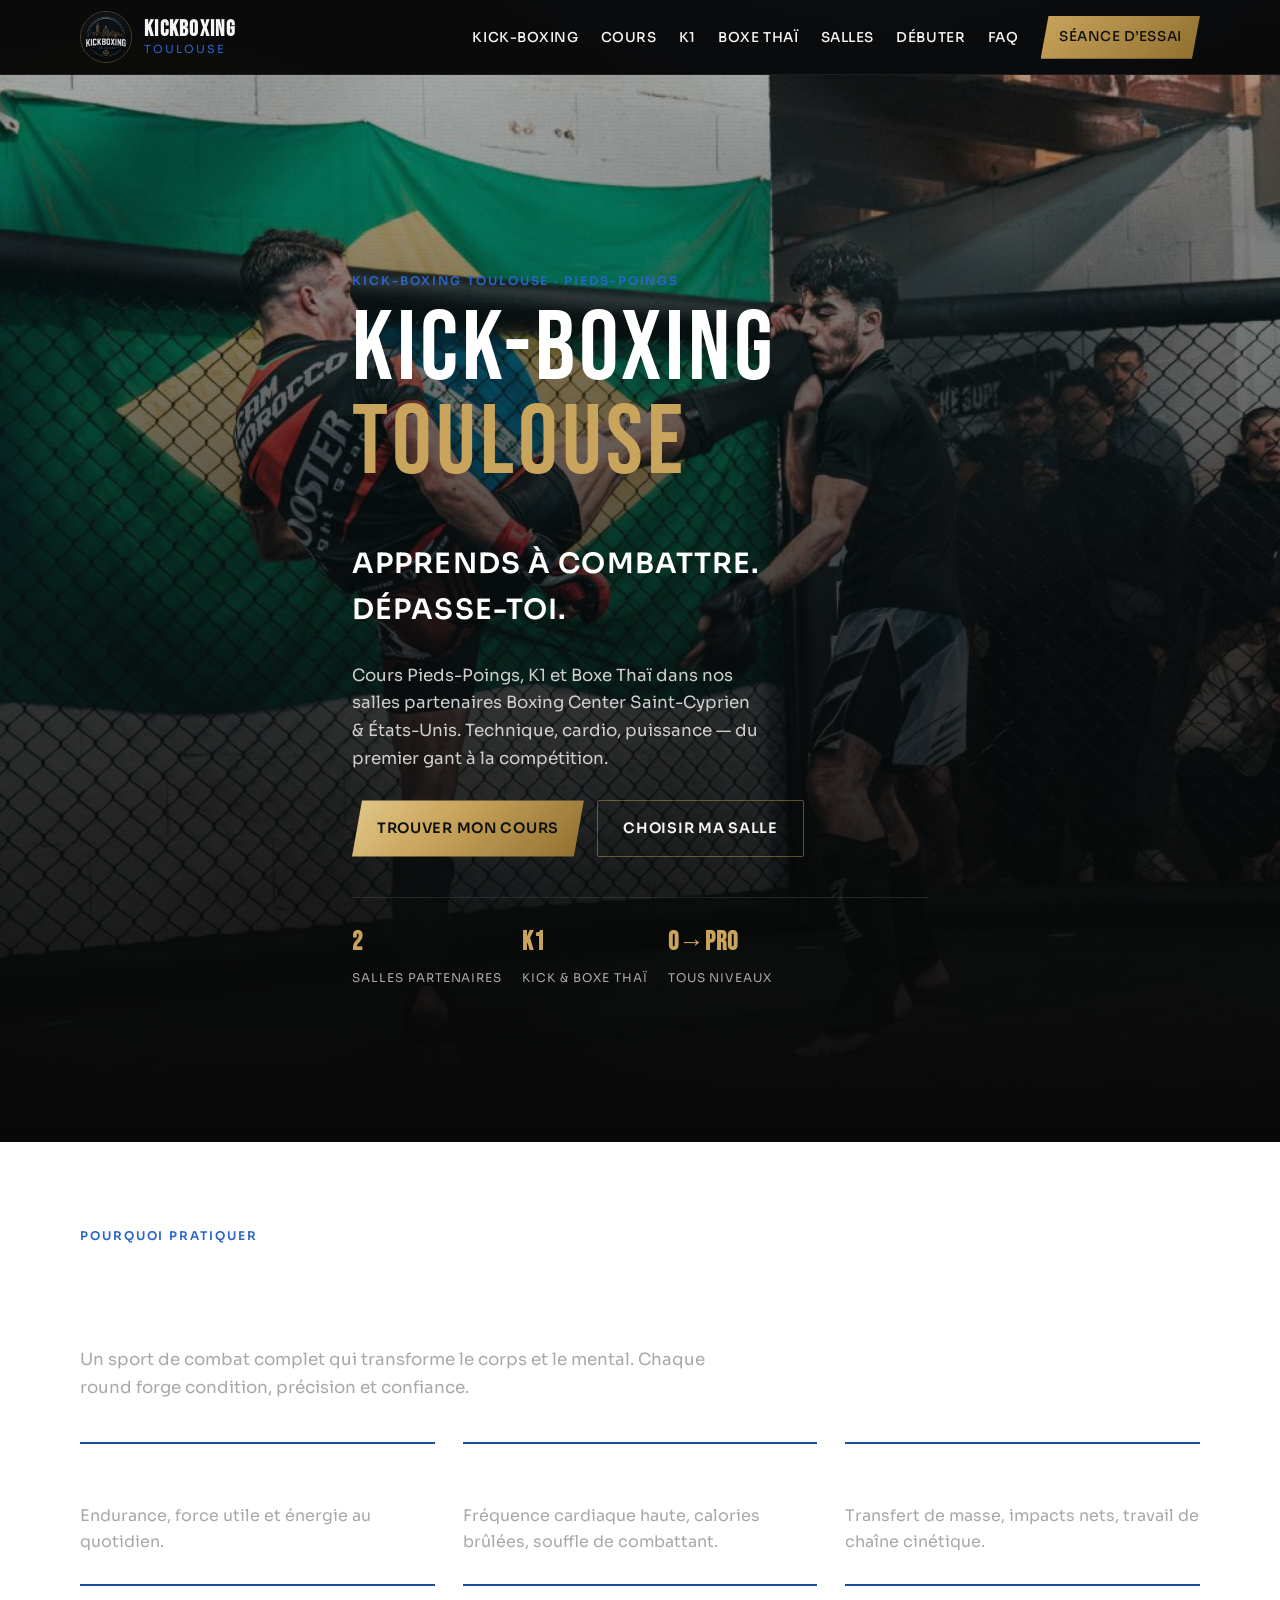
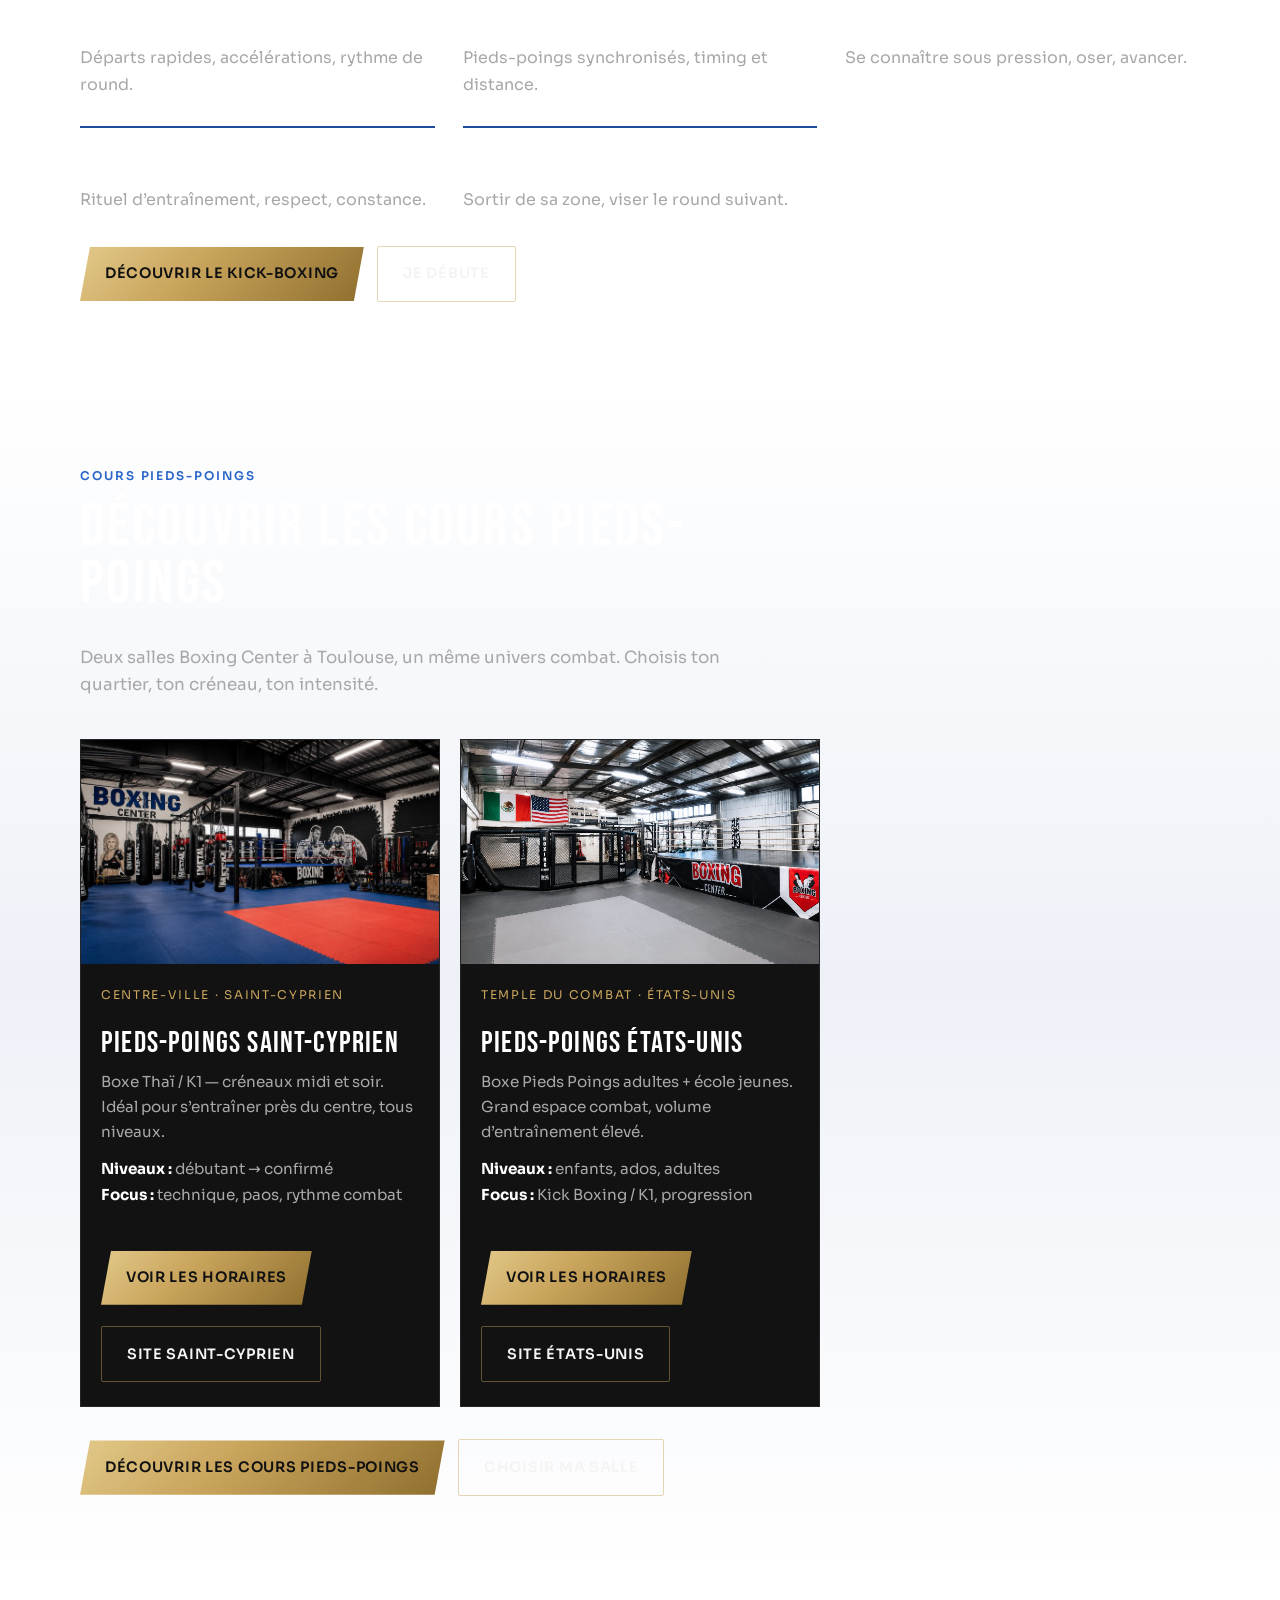
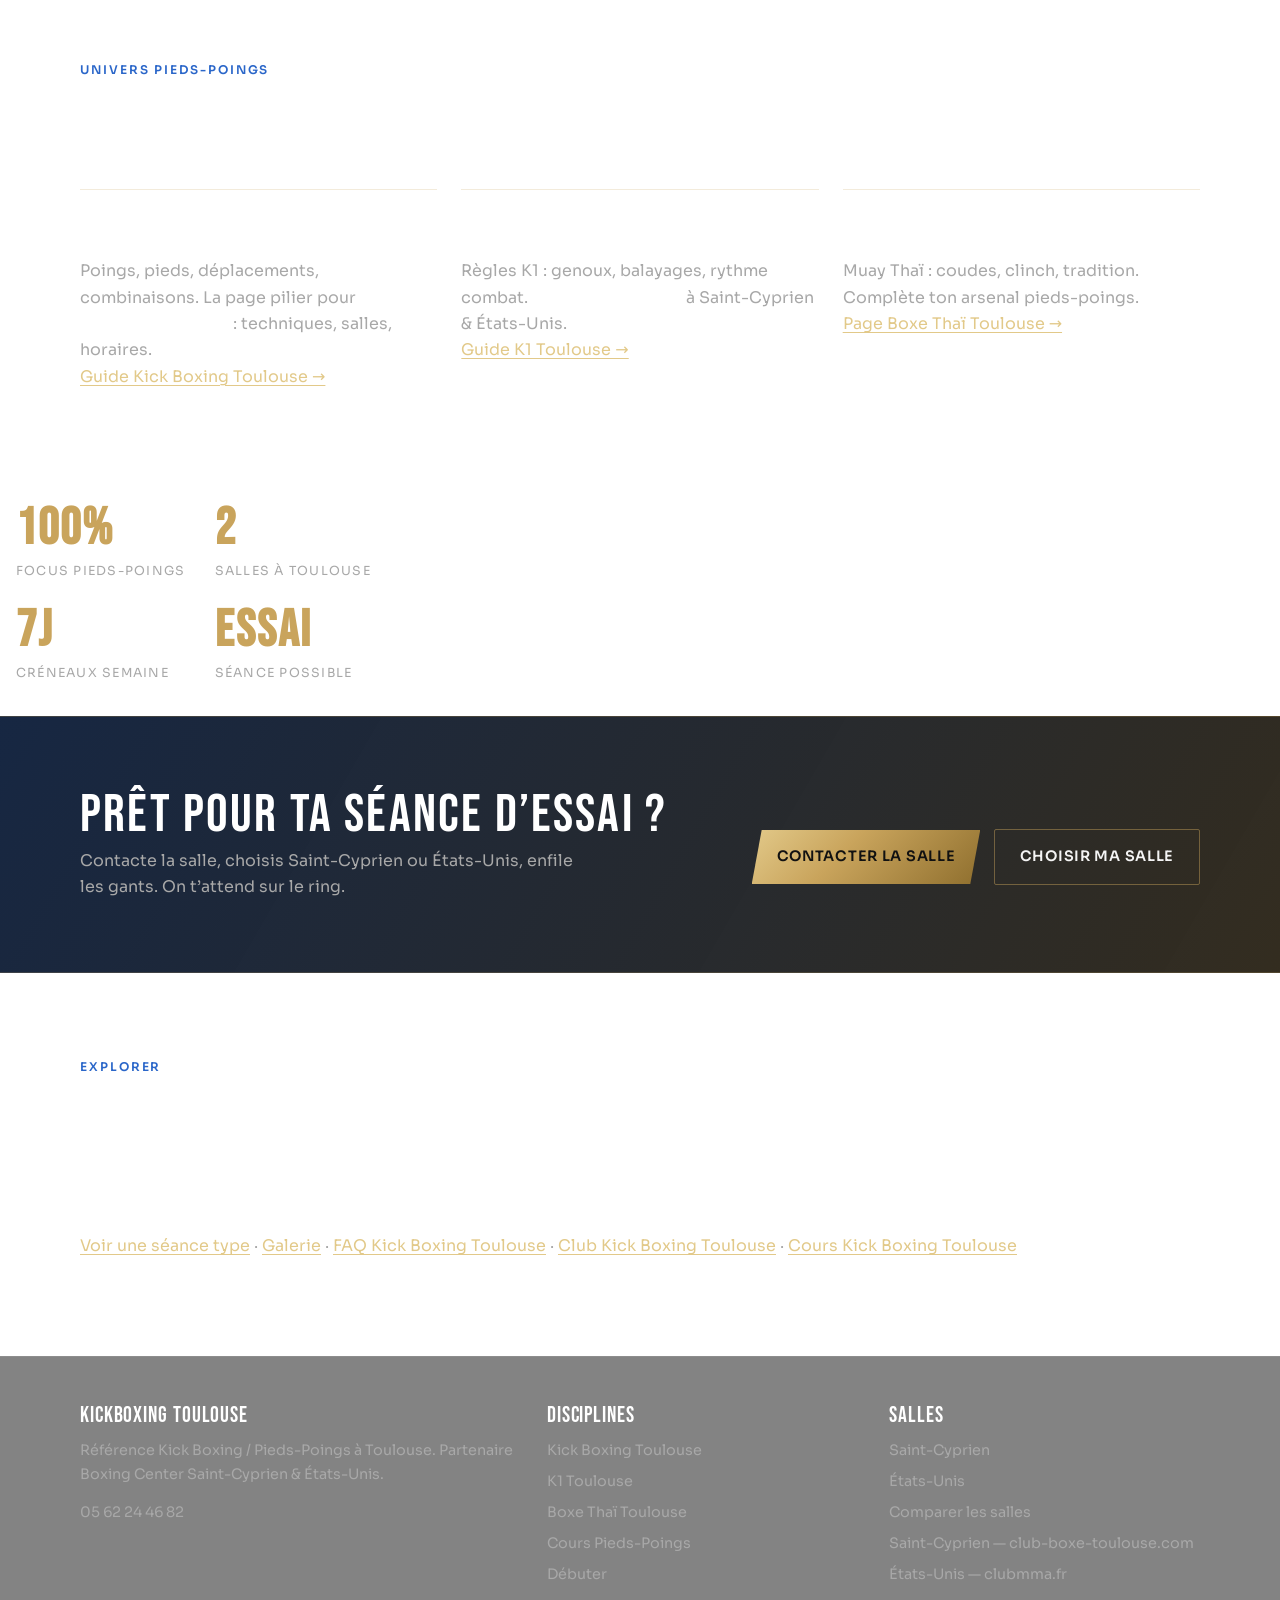
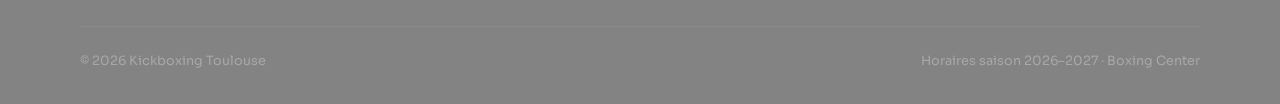
==== index.html @ 9fe64d54 "first commit Co-authored-by: Cursor <cursoragent@cursor.com>" ====
<!DOCTYPE html>
<html lang="fr">
<head>
  <meta charset="UTF-8">
  <meta name="viewport" content="width=device-width, initial-scale=1">
  <title>Kick Boxing Toulouse &amp; K1 Toulouse | Club Pieds-Poings</title>
  <meta name="description" content="Kick Boxing Toulouse et K1 Toulouse : cours pieds-poings chez Boxing Center Saint-Cyprien &amp; États-Unis. Horaires 2026–2027, séance d’essai, débutants bienvenus.">
  <meta name="robots" content="index, follow, max-image-preview:large">
  <link rel="canonical" href="https://kickboxing-toulouse.fr/">
  <meta property="og:locale" content="fr_FR">
  <meta property="og:type" content="website">
  <meta property="og:site_name" content="Kickboxing Toulouse">
  <meta property="og:title" content="Kick Boxing Toulouse | Club &amp; Cours Pieds-Poings">
  <meta property="og:description" content="Apprends à combattre. Dépasse-toi. Cours Kick Boxing, K1 et Boxe Thaï à Toulouse — Saint-Cyprien &amp; États-Unis.">
  <meta property="og:url" content="https://kickboxing-toulouse.fr/">
  <meta property="og:image" content="https://kickboxing-toulouse.fr/assets/photos/entrainement/combat.webp">
  <meta name="twitter:card" content="summary_large_image">
  <meta name="geo.region" content="FR-31">
  <meta name="geo.placename" content="Toulouse">
  <link rel="icon" href="assets/logo.jpeg" type="image/jpeg">
  <link rel="preconnect" href="https://fonts.googleapis.com">
  <link rel="preconnect" href="https://fonts.gstatic.com" crossorigin>
  <link href="https://fonts.googleapis.com/css2?family=Bebas+Neue&family=Sora:wght@400;500;600;700&display=swap" rel="stylesheet">
  <link rel="stylesheet" href="css/styles.css">
  <script type="application/ld+json">
  {
    "@context": "https://schema.org",
    "@graph": [
      {
        "@type": "SportsActivityLocation",
        "@id": "https://kickboxing-toulouse.fr/#club",
        "name": "Kickboxing Toulouse",
        "alternateName": ["Club Kick Boxing Toulouse", "Kick Boxing Toulouse", "Cours Kick Boxing Toulouse", "K1 Toulouse"],
        "url": "https://kickboxing-toulouse.fr/",
        "logo": "https://kickboxing-toulouse.fr/assets/logo.jpeg",
        "image": "https://kickboxing-toulouse.fr/assets/photos/entrainement/combat.webp",
        "description": "Référence Kick Boxing Toulouse et K1 Toulouse. Cours pieds-poings chez Boxing Center Saint-Cyprien et États-Unis.",
        "telephone": "+33562244682",
        "sport": ["Kickboxing", "K1", "Muay Thai"],
        "knowsAbout": ["Kick Boxing Toulouse", "K1 Toulouse", "Boxe Pieds Poings Toulouse", "Boxe Thaï Toulouse"],
        "areaServed": { "@type": "City", "name": "Toulouse" },
        "address": {
          "@type": "PostalAddress",
          "addressLocality": "Toulouse",
          "addressRegion": "Occitanie",
          "addressCountry": "FR"
        }
      },
      {
        "@type": "WebSite",
        "@id": "https://kickboxing-toulouse.fr/#website",
        "url": "https://kickboxing-toulouse.fr/",
        "name": "Kickboxing Toulouse",
        "inLanguage": "fr-FR",
        "publisher": { "@id": "https://kickboxing-toulouse.fr/#club" }
      }
    ]
  }
  </script>
</head>
<body>
  <a class="skip-link" href="#contenu">Aller au contenu</a>
  <header class="site-header">
    <div class="container nav">
      <a class="brand" href="index.html">
        <img src="assets/logo.jpeg" width="52" height="52" alt="Logo Kickboxing Toulouse">
        <span class="brand-text"><strong>KICKBOXING</strong><span>Toulouse</span></span>
      </a>
      <button class="nav-toggle" type="button" aria-label="Ouvrir le menu" aria-expanded="false" aria-controls="menu">
        <span></span><span></span><span></span>
      </button>
      <ul class="nav-links" id="menu">
        <li><a href="kick-boxing-toulouse.html">Kick-Boxing</a></li>
        <li><a href="cours-pieds-poings.html">Cours</a></li>
        <li><a href="k1-toulouse.html">K1</a></li>
        <li><a href="boxe-thai-toulouse.html">Boxe Thaï</a></li>
        <li><a href="nos-salles.html">Salles</a></li>
        <li><a href="debuter-kick-boxing.html">Débuter</a></li>
        <li><a href="faq.html">FAQ</a></li>
        <li><a href="#trouver-cours" class="nav-cta">Séance d’essai</a></li>
      </ul>
    </div>
  </header>

  <main id="contenu">
    <section class="hero" aria-label="Kick-Boxing Toulouse">
      <div class="hero-media hero-media--photo" style="background-image:linear-gradient(180deg,rgba(8,8,8,.3) 0%,rgba(8,8,8,.78) 55%,#080808 100%),url('assets/photos/hero/hero-boxe.jpg');" role="img" aria-label="Kick Boxing Toulouse — entraînement pieds-poings"></div>
      <div class="container hero-content">
        <p class="hero-kicker eyebrow">Kick-Boxing Toulouse · Pieds-Poings</p>
        <h1>KICK-BOXING<br><em>TOULOUSE</em></h1>
        <p class="hero-lead" style="font-size:clamp(1.2rem,3vw,1.75rem);color:#fff;font-weight:600;letter-spacing:.04em;text-transform:uppercase;">Apprends à combattre.<br>Dépasse-toi.</p>
        <p class="hero-lead">Cours Pieds-Poings, K1 et Boxe Thaï dans nos salles partenaires Boxing Center Saint-Cyprien &amp; États-Unis. Technique, cardio, puissance — du premier gant à la compétition.</p>
        <div class="hero-actions">
          <a class="btn btn-primary" href="#trouver-cours">Trouver mon cours</a>
          <a class="btn btn-ghost" href="nos-salles.html">Choisir ma salle</a>
        </div>
        <div class="hero-meta">
          <div><strong>2</strong><span>Salles partenaires</span></div>
          <div><strong>K1</strong><span>Kick &amp; Boxe Thaï</span></div>
          <div><strong>0→Pro</strong><span>Tous niveaux</span></div>
        </div>
      </div>
    </section>

    <section id="pourquoi">
      <div class="container">
        <div class="section-head reveal">
          <span class="eyebrow">Pourquoi pratiquer</span>
          <h2>Pourquoi le Kick-Boxing&nbsp;?</h2>
          <p>Un sport de combat complet qui transforme le corps et le mental. Chaque round forge condition, précision et confiance.</p>
        </div>
        <div class="benefit-grid">
          <article class="benefit-item reveal"><h3>Condition physique</h3><p>Endurance, force utile et énergie au quotidien.</p></article>
          <article class="benefit-item reveal"><h3>Cardio</h3><p>Fréquence cardiaque haute, calories brûlées, souffle de combattant.</p></article>
          <article class="benefit-item reveal"><h3>Puissance</h3><p>Transfert de masse, impacts nets, travail de chaîne cinétique.</p></article>
          <article class="benefit-item reveal"><h3>Explosivité</h3><p>Départs rapides, accélérations, rythme de round.</p></article>
          <article class="benefit-item reveal"><h3>Coordination</h3><p>Pieds-poings synchronisés, timing et distance.</p></article>
          <article class="benefit-item reveal"><h3>Confiance</h3><p>Se connaître sous pression, oser, avancer.</p></article>
          <article class="benefit-item reveal"><h3>Discipline</h3><p>Rituel d’entraînement, respect, constance.</p></article>
          <article class="benefit-item reveal"><h3>Dépassement</h3><p>Sortir de sa zone, viser le round suivant.</p></article>
        </div>
        <div class="cta-row reveal" style="margin-top:2rem;">
          <a class="btn btn-primary" href="kick-boxing-toulouse.html">Découvrir le Kick-Boxing</a>
          <a class="btn btn-ghost" href="debuter-kick-boxing.html">Je débute</a>
        </div>
      </div>
    </section>

    <section id="trouver-cours" class="disciplines">
      <div class="container">
        <div class="section-head reveal">
          <span class="eyebrow">Cours Pieds-Poings</span>
          <h2>Découvrir les cours Pieds-Poings</h2>
          <p>Deux salles Boxing Center à Toulouse, un même univers combat. Choisis ton quartier, ton créneau, ton intensité.</p>
        </div>
        <div class="course-cards">
          <article class="course-card reveal">
            <img src="assets/photos/salles/saint-cyprien-hero.webp" width="800" height="500" loading="lazy" alt="Cours Kick Boxing et Boxe Thaï K1 Boxing Center Saint-Cyprien Toulouse">
            <div class="course-card-body">
              <span class="salle-tag">Centre-ville · Saint-Cyprien</span>
              <h3>Pieds-Poings Saint-Cyprien</h3>
              <p>Boxe Thaï / K1 — créneaux midi et soir. Idéal pour s’entraîner près du centre, tous niveaux.</p>
              <p><strong style="color:#fff">Niveaux&nbsp;:</strong> débutant → confirmé<br>
              <strong style="color:#fff">Focus&nbsp;:</strong> technique, paos, rythme combat</p>
              <div class="cta-row">
                <a class="btn btn-primary" href="salles/saint-cyprien.html">Voir les horaires</a>
                <a class="btn btn-ghost" href="https://club-boxe-toulouse.com/" rel="noopener" target="_blank">Site Saint-Cyprien</a>
              </div>
            </div>
          </article>
          <article class="course-card reveal">
            <img src="assets/photos/salles/etats-unis-hero.jpg" width="800" height="500" loading="lazy" alt="Cours Boxe Pieds Poings Kick Boxing Boxing Center États-Unis Toulouse">
            <div class="course-card-body">
              <span class="salle-tag">Temple du combat · États-Unis</span>
              <h3>Pieds-Poings États-Unis</h3>
              <p>Boxe Pieds Poings adultes + école jeunes. Grand espace combat, volume d’entraînement élevé.</p>
              <p><strong style="color:#fff">Niveaux&nbsp;:</strong> enfants, ados, adultes<br>
              <strong style="color:#fff">Focus&nbsp;:</strong> Kick Boxing / K1, progression</p>
              <div class="cta-row">
                <a class="btn btn-primary" href="salles/etats-unis.html">Voir les horaires</a>
                <a class="btn btn-ghost" href="https://clubmma.fr/" rel="noopener" target="_blank">Site États-Unis</a>
              </div>
            </div>
          </article>
        </div>
        <div class="cta-row reveal" style="margin-top:2rem;">
          <a class="btn btn-primary" href="cours-pieds-poings.html">Découvrir les cours Pieds-Poings</a>
          <a class="btn btn-ghost" href="nos-salles.html">Choisir ma salle</a>
        </div>
      </div>
    </section>

    <section>
      <div class="container">
        <div class="section-head reveal">
          <span class="eyebrow">Univers pieds-poings</span>
          <h2>Kick-Boxing · K1 · Boxe Thaï</h2>
        </div>
        <div class="discipline-grid">
          <article class="discipline reveal">
            <h3>Kick Boxing Toulouse</h3>
            <p>Poings, pieds, déplacements, combinaisons. La page pilier pour <strong style="color:#fff">Kick Boxing à Toulouse</strong>&nbsp;: techniques, salles, horaires.</p>
            <p><a href="kick-boxing-toulouse.html">Guide Kick Boxing Toulouse →</a></p>
          </article>
          <article class="discipline reveal">
            <h3>K1 Toulouse</h3>
            <p>Règles K1&nbsp;: genoux, balayages, rythme combat. <strong style="color:#fff">Cours K1 Toulouse</strong> à Saint-Cyprien &amp; États-Unis.</p>
            <p><a href="k1-toulouse.html">Guide K1 Toulouse →</a></p>
          </article>
          <article class="discipline reveal">
            <h3>Boxe Thaï</h3>
            <p>Muay Thaï&nbsp;: coudes, clinch, tradition. Complète ton arsenal pieds-poings.</p>
            <p><a href="boxe-thai-toulouse.html">Page Boxe Thaï Toulouse →</a></p>
          </article>
        </div>
      </div>
    </section>

    <div class="stat-strip">
      <div class="container" style="display:grid;grid-template-columns:repeat(auto-fit,minmax(140px,1fr));gap:1.5rem;text-align:center;">
        <div class="stat reveal"><strong>100%</strong><span>Focus pieds-poings</span></div>
        <div class="stat reveal"><strong>2</strong><span>Salles à Toulouse</span></div>
        <div class="stat reveal"><strong>7j</strong><span>Créneaux semaine</span></div>
        <div class="stat reveal"><strong>Essai</strong><span>Séance possible</span></div>
      </div>
    </div>

    <section class="cta-band" id="essai">
      <div class="container reveal">
        <div>
          <h2>Prêt pour ta séance d’essai&nbsp;?</h2>
          <p>Contacte la salle, choisis Saint-Cyprien ou États-Unis, enfile les gants. On t’attend sur le ring.</p>
        </div>
        <div class="cta-row">
          <a class="btn btn-primary" href="tel:+33562244682">Contacter la salle</a>
          <a class="btn btn-ghost" href="nos-salles.html">Choisir ma salle</a>
        </div>
      </div>
    </section>

    <section>
      <div class="container" style="display:grid;gap:1rem;">
        <div class="section-head reveal">
          <span class="eyebrow">Explorer</span>
          <h2>Continuer ton parcours</h2>
        </div>
        <p class="reveal"><a href="entrainement.html">Voir une séance type</a> · <a href="galerie.html">Galerie</a> · <a href="faq.html">FAQ Kick Boxing Toulouse</a> · <a href="club-kick-boxing-toulouse.html">Club Kick Boxing Toulouse</a> · <a href="cours-kick-boxing-toulouse.html">Cours Kick Boxing Toulouse</a></p>
      </div>
    </section>
  </main>

  <footer class="site-footer">
    <div class="container">
      <div class="footer-grid">
        <div>
          <h3>Kickboxing Toulouse</h3>
          <p>Référence Kick Boxing / Pieds-Poings à Toulouse. Partenaire Boxing Center Saint-Cyprien &amp; États-Unis.</p>
          <p><a href="tel:+33562244682">05 62 24 46 82</a></p>
        </div>
        <div>
          <h3>Disciplines</h3>
          <ul>
            <li><a href="kick-boxing-toulouse.html">Kick Boxing Toulouse</a></li>
            <li><a href="k1-toulouse.html">K1 Toulouse</a></li>
            <li><a href="boxe-thai-toulouse.html">Boxe Thaï Toulouse</a></li>
            <li><a href="cours-pieds-poings.html">Cours Pieds-Poings</a></li>
            <li><a href="debuter-kick-boxing.html">Débuter</a></li>
          </ul>
        </div>
        <div>
          <h3>Salles</h3>
          <ul>
            <li><a href="salles/saint-cyprien.html">Saint-Cyprien</a></li>
            <li><a href="salles/etats-unis.html">États-Unis</a></li>
            <li><a href="nos-salles.html">Comparer les salles</a></li>
            <li><a href="https://club-boxe-toulouse.com/" rel="noopener" target="_blank">Saint-Cyprien — club-boxe-toulouse.com</a></li>
            <li><a href="https://clubmma.fr/" rel="noopener" target="_blank">États-Unis — clubmma.fr</a></li>
          </ul>
        </div>
      </div>
      <div class="footer-bottom">
        <span>© <span data-year>2026</span> Kickboxing Toulouse</span>
        <span>Horaires saison 2026–2027 · Boxing Center</span>
      </div>
    </div>
  </footer>
  <script src="js/main.js"></script>
</body>
</html>
---- css/styles.css ----
/* ==========================================================================
   Kick Boxing Toulouse — Premium sports design system
   Brand: noir · or · bleu Toulouse | Fonts: Bebas Neue + Sora
   ========================================================================== */

:root {
  --bg: #0a0a0a;
  --bg-mid: #0d0d0d;
  --bg-elevated: #121212;
  --bg-soft: #161616;
  --ink: #f4f4f4;
  --muted: #a8a8a8;
  --gold: #c9a45c;
  --gold-soft: #e2c989;
  --gold-deep: #8f6f2e;
  --blue: #1e4d9c;
  --blue-bright: #2a66c9;
  --blue-deep: #132f63;
  --line: rgba(201, 164, 92, 0.22);
  --line-soft: rgba(255, 255, 255, 0.08);
  --radius: 2px;
  --max: 1120px;
  --header-h: 72px;
  --font-display: "Bebas Neue", "Impact", sans-serif;
  --font-body: "Sora", system-ui, sans-serif;
  --ease: cubic-bezier(0.22, 1, 0.36, 1);
  --shadow-cta: 0 12px 32px rgba(143, 111, 46, 0.35);
}

*,
*::before,
*::after {
  box-sizing: border-box;
}

html {
  scroll-behavior: smooth;
}

body {
  margin: 0;
  font-family: var(--font-body);
  font-size: 1rem;
  line-height: 1.65;
  color: var(--ink);
  background:
    radial-gradient(ellipse 80% 50% at 70% -10%, rgba(30, 77, 156, 0.28), transparent 55%),
    radial-gradient(ellipse 60% 40% at 10% 20%, rgba(201, 164, 92, 0.12), transparent 50%),
    linear-gradient(180deg, var(--bg-mid) 0%, var(--bg) 40%, #080808 100%);
  background-attachment: fixed;
  min-height: 100vh;
  -webkit-font-smoothing: antialiased;
}

img {
  max-width: 100%;
  height: auto;
  display: block;
}

a {
  color: var(--gold-soft);
  text-decoration-thickness: 1px;
  text-underline-offset: 0.2em;
}

a:hover {
  color: #fff;
}

h1,
h2,
h3,
.display {
  font-family: var(--font-display);
  font-weight: 400;
  letter-spacing: 0.04em;
  line-height: 0.95;
  margin: 0 0 0.5em;
}

p {
  margin: 0 0 1em;
  color: var(--muted);
}

ul,
ol {
  color: var(--muted);
}

/* --------------------------------------------------------------------------
   Utilities
   -------------------------------------------------------------------------- */

.container {
  width: min(100% - 2rem, var(--max));
  margin-inline: auto;
}

.text-gold {
  color: var(--gold) !important;
}

.text-blue {
  color: var(--blue-bright) !important;
}

.sr-only {
  position: absolute;
  width: 1px;
  height: 1px;
  padding: 0;
  margin: -1px;
  overflow: hidden;
  clip: rect(0, 0, 0, 0);
  white-space: nowrap;
  border: 0;
}

.skip-link {
  position: absolute;
  left: 1rem;
  top: -4rem;
  background: var(--gold);
  color: #111;
  padding: 0.6rem 1rem;
  z-index: 100;
  font-weight: 600;
  text-decoration: none;
  clip-path: polygon(8px 0, 100% 0, calc(100% - 8px) 100%, 0 100%);
}

.skip-link:focus {
  top: 1rem;
  color: #111;
}

/* --------------------------------------------------------------------------
   Header / Nav
   -------------------------------------------------------------------------- */

.site-header {
  position: sticky;
  top: 0;
  z-index: 50;
  backdrop-filter: blur(14px);
  -webkit-backdrop-filter: blur(14px);
  background: rgba(10, 10, 10, 0.82);
  border-bottom: 1px solid var(--line-soft);
}

.nav {
  display: flex;
  align-items: center;
  justify-content: space-between;
  gap: 1rem;
  padding: 0.7rem 0;
  min-height: var(--header-h);
}

.brand {
  display: flex;
  align-items: center;
  gap: 0.75rem;
  text-decoration: none;
  color: var(--ink);
}

.brand img {
  width: 52px;
  height: 52px;
  object-fit: cover;
  border-radius: 50%;
  border: 1px solid rgba(201, 164, 92, 0.35);
}

.brand-text {
  display: flex;
  flex-direction: column;
  line-height: 1;
}

.brand-text strong {
  font-family: var(--font-display);
  font-size: 1.35rem;
  letter-spacing: 0.06em;
}

.brand-text span {
  font-size: 0.7rem;
  color: var(--blue-bright);
  letter-spacing: 0.18em;
  text-transform: uppercase;
  margin-top: 0.25rem;
}

.nav-links {
  display: flex;
  align-items: center;
  gap: 1.4rem;
  list-style: none;
  margin: 0;
  padding: 0;
}

.nav-links a {
  color: var(--ink);
  text-decoration: none;
  font-size: 0.85rem;
  font-weight: 500;
  letter-spacing: 0.04em;
  text-transform: uppercase;
}

.nav-links a:hover {
  color: var(--gold);
}

.nav-cta {
  display: inline-flex;
  align-items: center;
  padding: 0.65rem 1.15rem;
  background: linear-gradient(135deg, var(--gold) 0%, var(--gold-deep) 100%);
  color: #111 !important;
  font-weight: 600;
  font-size: 0.8rem;
  letter-spacing: 0.06em;
  text-transform: uppercase;
  text-decoration: none !important;
  border: none;
  clip-path: polygon(8px 0, 100% 0, calc(100% - 8px) 100%, 0 100%);
  box-shadow: var(--shadow-cta);
  transition: transform 0.25s var(--ease), filter 0.25s ease;
}

.nav-cta:hover {
  color: #111 !important;
  filter: brightness(1.08);
  transform: translateY(-1px);
}

.nav-toggle {
  display: none;
  background: transparent;
  border: 1px solid var(--line);
  color: var(--ink);
  width: 44px;
  height: 44px;
  cursor: pointer;
  padding: 0;
}

.nav-toggle span {
  display: block;
  width: 18px;
  height: 2px;
  margin: 4px auto;
  background: currentColor;
  transition: transform 0.25s var(--ease), opacity 0.2s ease;
}

.nav-toggle[aria-expanded="true"] span:nth-child(1) {
  transform: translateY(6px) rotate(45deg);
}

.nav-toggle[aria-expanded="true"] span:nth-child(2) {
  opacity: 0;
}

.nav-toggle[aria-expanded="true"] span:nth-child(3) {
  transform: translateY(-6px) rotate(-45deg);
}

/* --------------------------------------------------------------------------
   Buttons
   -------------------------------------------------------------------------- */

.btn {
  display: inline-flex;
  align-items: center;
  justify-content: center;
  gap: 0.5rem;
  padding: 0.95rem 1.55rem;
  font-family: var(--font-body);
  font-weight: 600;
  font-size: 0.9rem;
  letter-spacing: 0.05em;
  text-transform: uppercase;
  text-decoration: none;
  border: none;
  cursor: pointer;
  transition: transform 0.25s var(--ease), background 0.25s ease, color 0.25s ease, box-shadow 0.25s ease;
  clip-path: polygon(10px 0, 100% 0, calc(100% - 10px) 100%, 0 100%);
}

.btn:hover {
  transform: translateY(-2px);
}

.btn:focus-visible {
  outline: 2px solid var(--gold-soft);
  outline-offset: 3px;
}

.btn-primary {
  background: linear-gradient(135deg, var(--gold-soft), var(--gold) 40%, var(--gold-deep));
  color: #111;
  box-shadow: var(--shadow-cta);
}

.btn-primary:hover {
  color: #111;
  filter: brightness(1.06);
}

.btn-ghost {
  background: transparent;
  color: var(--ink);
  border: 1px solid rgba(201, 164, 92, 0.45);
  clip-path: none;
  border-radius: var(--radius);
  box-shadow: none;
}

.btn-ghost:hover {
  border-color: var(--gold);
  color: var(--gold);
  background: rgba(201, 164, 92, 0.06);
}

.btn-block {
  width: 100%;
}

.cta-row {
  display: flex;
  flex-wrap: wrap;
  gap: 0.85rem;
  align-items: center;
  margin-top: 1.5rem;
}

/* --------------------------------------------------------------------------
   Hero
   -------------------------------------------------------------------------- */

.hero {
  position: relative;
  min-height: 100svh;
  display: grid;
  align-items: end;
  overflow: hidden;
  isolation: isolate;
}

.hero--page {
  min-height: min(72svh, 640px);
  align-items: center;
}

.hero-media {
  position: absolute;
  inset: 0;
  z-index: -2;
  background:
    linear-gradient(180deg, rgba(8, 8, 8, 0.25) 0%, rgba(8, 8, 8, 0.72) 55%, #080808 100%),
    radial-gradient(ellipse 70% 55% at 78% 35%, rgba(30, 77, 156, 0.45), transparent 58%),
    radial-gradient(ellipse 50% 40% at 15% 70%, rgba(201, 164, 92, 0.18), transparent 55%),
    linear-gradient(135deg, #101010 0%, #0a0a0a 40%, #152445 100%);
}

.hero-media::before {
  content: "";
  position: absolute;
  right: -8%;
  top: 8%;
  width: min(58vw, 560px);
  aspect-ratio: 1;
  border-radius: 50%;
  background: url("../assets/logo.jpeg") center / cover no-repeat;
  opacity: 0.22;
  filter: saturate(1.05) contrast(1.05);
  mask-image: radial-gradient(circle, #000 42%, transparent 72%);
  -webkit-mask-image: radial-gradient(circle, #000 42%, transparent 72%);
  pointer-events: none;
}

.hero-media--photo::before {
  display: none;
}

.hero-media--photo {
  background-color: #080808;
  background-size: cover;
  background-position: center;
}

.hero-media::after {
  content: "";
  position: absolute;
  inset: 0;
  background:
    repeating-linear-gradient(
      0deg,
      transparent,
      transparent 3px,
      rgba(0, 0, 0, 0.08) 3px,
      rgba(0, 0, 0, 0.08) 4px
    );
  opacity: 0.35;
  pointer-events: none;
}

.hero-content {
  padding: 7rem 0 4.5rem;
  max-width: 36rem;
}

.hero--page .hero-content {
  padding: 5.5rem 0 3.5rem;
  max-width: 42rem;
}

.hero-logo {
  width: min(220px, 52vw);
  margin-bottom: 1.5rem;
  filter: drop-shadow(0 18px 40px rgba(0, 0, 0, 0.65));
  animation: fadeUp 0.9s var(--ease) both;
}

.hero-kicker,
.hero-lead {
  font-size: 1.05rem;
  max-width: 34ch;
  color: #cfcfcf;
  animation: fadeUp 0.9s 0.2s var(--ease) both;
}

.hero-kicker {
  margin-bottom: 0.75rem;
  color: var(--blue-bright);
  font-size: 0.8rem;
  font-weight: 600;
  letter-spacing: 0.16em;
  text-transform: uppercase;
  max-width: none;
}

.hero h1 {
  font-size: clamp(3.2rem, 10vw, 6.2rem);
  color: #fff;
  animation: fadeUp 0.9s 0.1s var(--ease) both;
}

.hero h1 em {
  font-style: normal;
  color: var(--gold);
}

.hero-actions {
  display: flex;
  flex-wrap: wrap;
  gap: 0.85rem;
  margin-top: 1.75rem;
  animation: fadeUp 0.9s 0.3s var(--ease) both;
}

.hero-meta {
  display: flex;
  flex-wrap: wrap;
  gap: 1.25rem;
  margin-top: 2.5rem;
  padding-top: 1.5rem;
  border-top: 1px solid rgba(255, 255, 255, 0.1);
  animation: fadeUp 0.9s 0.4s var(--ease) both;
}

.hero-meta div strong {
  display: block;
  font-family: var(--font-display);
  font-size: 1.6rem;
  letter-spacing: 0.04em;
  color: var(--gold);
}

.hero-meta div span {
  font-size: 0.75rem;
  letter-spacing: 0.08em;
  text-transform: uppercase;
  color: var(--muted);
}

/* Inner page hero (compact) */
.page-hero {
  position: relative;
  padding: 5.5rem 0 3rem;
  border-bottom: 1px solid var(--line-soft);
  overflow: hidden;
}

.page-hero::before {
  content: "";
  position: absolute;
  inset: 0;
  z-index: -1;
  background:
    radial-gradient(ellipse 55% 80% at 90% 20%, rgba(30, 77, 156, 0.28), transparent 60%),
    radial-gradient(ellipse 40% 60% at 0% 100%, rgba(201, 164, 92, 0.1), transparent 55%);
}

.page-hero h1 {
  font-size: clamp(2.8rem, 8vw, 5rem);
  color: #fff;
}

.breadcrumbs {
  margin-bottom: 1rem;
  font-size: 0.8rem;
  color: var(--muted);
}

.breadcrumbs a {
  color: var(--muted);
  text-decoration: none;
}

.breadcrumbs a:hover {
  color: var(--gold);
}

.breadcrumbs span[aria-current="page"],
.breadcrumbs [aria-current="page"] {
  color: var(--gold-soft);
}

/* --------------------------------------------------------------------------
   Sections
   -------------------------------------------------------------------------- */

section {
  padding: 5rem 0;
}

.section-head {
  margin-bottom: 2.5rem;
  max-width: 40rem;
}

.eyebrow {
  display: inline-block;
  margin-bottom: 0.75rem;
  color: var(--blue-bright);
  font-size: 0.75rem;
  font-weight: 600;
  letter-spacing: 0.16em;
  text-transform: uppercase;
}

.section-head h2 {
  font-size: clamp(2.4rem, 6vw, 3.8rem);
  color: #fff;
}

.section-head p {
  font-size: 1.05rem;
}

.reveal {
  opacity: 0;
  transform: translateY(28px);
  transition: opacity 0.7s var(--ease), transform 0.7s var(--ease);
}

.reveal.is-visible {
  opacity: 1;
  transform: none;
}

/* --------------------------------------------------------------------------
   Benefits / Why / Disciplines (non-card editorial lists)
   -------------------------------------------------------------------------- */

.benefit-grid,
.why-grid,
.discipline-grid {
  display: grid;
  gap: 1.5rem;
}

@media (min-width: 760px) {
  .benefit-grid,
  .why-grid {
    grid-template-columns: repeat(3, 1fr);
    gap: 1.75rem;
  }
}

@media (min-width: 800px) {
  .discipline-grid {
    grid-template-columns: repeat(3, 1fr);
  }
}

.benefit-item,
.why-item {
  padding-top: 1.25rem;
  border-top: 2px solid var(--blue);
}

.benefit-item h3,
.why-item h3 {
  font-size: 1.7rem;
  color: #fff;
}

.benefit-item p,
.why-item p {
  margin-bottom: 0;
}

.disciplines {
  background: linear-gradient(180deg, transparent, rgba(30, 77, 156, 0.08), transparent);
}

.discipline {
  padding: 1.75rem 0 0;
  border-top: 1px solid var(--line);
}

.discipline h3 {
  font-size: 2rem;
  color: #fff;
  margin-bottom: 0.6rem;
}

.discipline p {
  margin-bottom: 0;
}

/* --------------------------------------------------------------------------
   Course cards (interactive — cards allowed)
   -------------------------------------------------------------------------- */

.course-cards {
  display: grid;
  gap: 1.25rem;
}

@media (min-width: 720px) {
  .course-cards {
    grid-template-columns: repeat(2, 1fr);
  }
}

@media (min-width: 1000px) {
  .course-cards {
    grid-template-columns: repeat(3, 1fr);
  }
}

.course-card {
  display: flex;
  flex-direction: column;
  background: var(--bg-elevated);
  border: 1px solid var(--line-soft);
  overflow: hidden;
  transition: border-color 0.25s ease, transform 0.3s var(--ease);
}

.course-card:hover,
.course-card:focus-within {
  border-color: rgba(201, 164, 92, 0.45);
  transform: translateY(-3px);
}

.course-card img {
  width: 100%;
  aspect-ratio: 16 / 10;
  object-fit: cover;
  background: var(--bg-soft);
}

.course-card-body {
  display: flex;
  flex-direction: column;
  gap: 0.75rem;
  padding: 1.35rem 1.25rem 1.5rem;
  flex: 1;
}

.course-card-body h3 {
  font-size: 1.85rem;
  color: #fff;
  margin: 0;
}

.course-card-body p {
  margin: 0;
  flex: 1;
  font-size: 0.95rem;
}

.course-card-body .btn {
  margin-top: 0.5rem;
  align-self: flex-start;
}

/* --------------------------------------------------------------------------
   Salle split / legacy salle layouts
   -------------------------------------------------------------------------- */

.salle-split,
.salle {
  display: grid;
  gap: 2rem;
  padding: 2.5rem 0;
  border-top: 1px solid var(--line-soft);
  align-items: start;
}

@media (min-width: 900px) {
  .salle-split,
  .salle {
    grid-template-columns: 0.9fr 1.1fr;
  }

  .salle-split--reverse .salle-media {
    order: 2;
  }

  .salle-split--reverse .salle-copy {
    order: 1;
  }
}

.salle-media {
  position: relative;
  overflow: hidden;
  min-height: 220px;
  background: var(--bg-elevated);
  border: 1px solid var(--line-soft);
}

.salle-media img {
  width: 100%;
  height: 100%;
  min-height: 220px;
  object-fit: cover;
}

.salle-media::after {
  content: "";
  position: absolute;
  inset: auto 0 0 0;
  height: 40%;
  background: linear-gradient(transparent, rgba(10, 10, 10, 0.75));
  pointer-events: none;
}

.salle-copy h3,
.salle-info h3 {
  font-size: 2.4rem;
  color: #fff;
}

.salle-tag {
  display: inline-block;
  margin-bottom: 0.75rem;
  color: var(--gold);
  font-size: 0.75rem;
  letter-spacing: 0.14em;
  text-transform: uppercase;
}

.salle-address {
  margin: 1rem 0;
  color: var(--muted);
  font-size: 0.95rem;
}

.salle-address strong {
  display: block;
  color: #fff;
  font-weight: 600;
  margin-bottom: 0.2rem;
}

.salles {
  background: linear-gradient(180deg, rgba(18, 18, 18, 0.5), transparent);
}

/* --------------------------------------------------------------------------
   Schedules
   -------------------------------------------------------------------------- */

.schedule {
  width: 100%;
  border-collapse: collapse;
  font-size: 0.9rem;
}

.schedule caption {
  text-align: left;
  font-family: var(--font-display);
  font-size: 1.5rem;
  letter-spacing: 0.05em;
  color: var(--gold);
  margin-bottom: 1rem;
  caption-side: top;
}

.schedule th,
.schedule td {
  padding: 0.75rem 0.6rem;
  text-align: left;
  border-bottom: 1px solid var(--line-soft);
  vertical-align: top;
}

.schedule th {
  color: var(--muted);
  font-weight: 500;
  font-size: 0.75rem;
  letter-spacing: 0.08em;
  text-transform: uppercase;
  width: 28%;
}

.schedule td strong {
  color: #fff;
  font-weight: 600;
}

.schedule .slot,
.slot {
  display: block;
  color: var(--gold-soft);
  font-variant-numeric: tabular-nums;
  margin-bottom: 0.15rem;
}

.schedule .youth,
.youth {
  color: var(--blue-bright);
}

.note {
  margin-top: 1rem;
  font-size: 0.8rem;
  color: #888;
}

/* --------------------------------------------------------------------------
   Comparison table
   -------------------------------------------------------------------------- */

.compare-table {
  width: 100%;
  border-collapse: collapse;
  font-size: 0.92rem;
  overflow-x: auto;
  display: block;
}

.compare-table table,
table.compare-table {
  width: 100%;
  min-width: 520px;
  border-collapse: collapse;
  display: table;
}

.compare-table th,
.compare-table td {
  padding: 0.9rem 0.85rem;
  text-align: left;
  border-bottom: 1px solid var(--line-soft);
  vertical-align: top;
}

.compare-table thead th {
  font-family: var(--font-display);
  font-size: 1.15rem;
  letter-spacing: 0.06em;
  color: var(--gold);
  border-bottom: 2px solid rgba(201, 164, 92, 0.4);
  background: rgba(18, 18, 18, 0.6);
}

.compare-table tbody th {
  color: #fff;
  font-weight: 600;
  width: 28%;
}

.compare-table td {
  color: var(--muted);
}

.compare-table tr:hover td,
.compare-table tr:hover th {
  background: rgba(30, 77, 156, 0.08);
}

/* --------------------------------------------------------------------------
   Training timeline / session flow
   -------------------------------------------------------------------------- */

.session-flow {
  display: grid;
  gap: 0;
  counter-reset: session;
  max-width: 720px;
}

.session-step {
  position: relative;
  padding: 1.5rem 0 1.5rem 3.25rem;
  border-left: 2px solid rgba(201, 164, 92, 0.35);
  counter-increment: session;
}

.session-step:last-child {
  border-left-color: transparent;
  padding-bottom: 0;
}

.session-step::before {
  content: counter(session, decimal-leading-zero);
  position: absolute;
  left: -1.15rem;
  top: 1.35rem;
  width: 2.2rem;
  height: 2.2rem;
  display: grid;
  place-items: center;
  font-family: var(--font-display);
  font-size: 0.95rem;
  letter-spacing: 0.04em;
  color: #111;
  background: linear-gradient(135deg, var(--gold-soft), var(--gold));
  clip-path: polygon(6px 0, 100% 0, calc(100% - 6px) 100%, 0 100%);
}

.session-step h3 {
  font-size: 1.65rem;
  color: #fff;
  margin-bottom: 0.35rem;
}

.session-step p {
  margin: 0;
}

/* --------------------------------------------------------------------------
   Gallery
   -------------------------------------------------------------------------- */

.gallery-grid {
  display: grid;
  gap: 0.75rem;
  grid-template-columns: repeat(2, 1fr);
}

@media (min-width: 720px) {
  .gallery-grid {
    grid-template-columns: repeat(3, 1fr);
    gap: 1rem;
  }
}

.gallery-item {
  position: relative;
  overflow: hidden;
  aspect-ratio: 4 / 3;
  background: var(--bg-elevated);
  border: 1px solid transparent;
}

.gallery-item img {
  width: 100%;
  height: 100%;
  object-fit: cover;
  transition: transform 0.6s var(--ease);
}

.gallery-item:hover img,
.gallery-item:focus-within img {
  transform: scale(1.06);
}

.gallery-item::after {
  content: "";
  position: absolute;
  inset: 0;
  background: linear-gradient(180deg, transparent 50%, rgba(10, 10, 10, 0.55));
  opacity: 0.7;
  pointer-events: none;
}

/* --------------------------------------------------------------------------
   Stats
   -------------------------------------------------------------------------- */

.stat-strip {
  display: grid;
  gap: 1.25rem;
  padding: 2rem 0;
  border-block: 1px solid var(--line-soft);
}

@media (min-width: 640px) {
  .stat-strip {
    grid-template-columns: repeat(3, 1fr);
    gap: 2rem;
  }
}

.stat {
  text-align: left;
}

.stat strong,
.stat .stat-value {
  display: block;
  font-family: var(--font-display);
  font-size: clamp(2.2rem, 5vw, 3.2rem);
  letter-spacing: 0.04em;
  color: var(--gold);
  line-height: 1;
}

.stat span,
.stat .stat-label {
  display: block;
  margin-top: 0.4rem;
  font-size: 0.78rem;
  letter-spacing: 0.1em;
  text-transform: uppercase;
  color: var(--muted);
}

/* --------------------------------------------------------------------------
   FAQ
   -------------------------------------------------------------------------- */

.faq {
  background: radial-gradient(ellipse at 20% 0%, rgba(201, 164, 92, 0.08), transparent 50%);
}

.faq-list {
  display: grid;
  gap: 0.75rem;
  max-width: 760px;
}

.faq-list details,
details {
  border-bottom: 1px solid rgba(255, 255, 255, 0.1);
  padding: 1rem 0;
}

.faq-list summary,
summary {
  cursor: pointer;
  list-style: none;
  color: #fff;
  font-weight: 600;
  display: flex;
  justify-content: space-between;
  align-items: flex-start;
  gap: 1rem;
}

summary::-webkit-details-marker {
  display: none;
}

summary::after {
  content: "+";
  flex-shrink: 0;
  color: var(--gold);
  font-size: 1.2rem;
  line-height: 1;
}

details[open] summary::after {
  content: "–";
}

details p {
  margin: 0.85rem 0 0;
}

/* --------------------------------------------------------------------------
   CTA band
   -------------------------------------------------------------------------- */

.cta-band {
  padding: 4.5rem 0;
  background:
    linear-gradient(120deg, rgba(30, 77, 156, 0.35), rgba(201, 164, 92, 0.18)),
    var(--bg-elevated);
  border-block: 1px solid var(--line);
}

.cta-band .container {
  display: grid;
  gap: 1.5rem;
}

@media (min-width: 800px) {
  .cta-band .container {
    grid-template-columns: 1.4fr auto;
    align-items: center;
  }
}

.cta-band h2 {
  font-size: clamp(2.2rem, 5vw, 3.4rem);
  color: #fff;
  margin-bottom: 0.4rem;
}

.cta-band p {
  margin-bottom: 0;
  max-width: 42ch;
}

/* --------------------------------------------------------------------------
   Maps
   -------------------------------------------------------------------------- */

.map-embed {
  position: relative;
  width: 100%;
  overflow: hidden;
  border: 1px solid var(--line-soft);
  background: var(--bg-elevated);
  aspect-ratio: 16 / 10;
}

.map-embed iframe {
  position: absolute;
  inset: 0;
  width: 100%;
  height: 100%;
  border: 0;
  filter: grayscale(0.35) contrast(1.05);
}

/* --------------------------------------------------------------------------
   Content / prose (SEO pages)
   -------------------------------------------------------------------------- */

.content-block {
  max-width: 720px;
  padding: 3rem 0 4.5rem;
}

.prose,
.content-block {
  font-size: 1.02rem;
}

.prose h2,
.content-block h2 {
  font-size: 2.2rem;
  color: #fff;
  margin-top: 2.5rem;
  margin-bottom: 0.75rem;
}

.prose h3,
.content-block h3 {
  font-size: 1.55rem;
  color: #fff;
  margin-top: 2rem;
  margin-bottom: 0.55rem;
}

.prose p,
.content-block p {
  margin-bottom: 1.1em;
}

.prose ul,
.content-block ul {
  padding-left: 1.15rem;
  margin: 0 0 1.25em;
}

.prose li,
.content-block li {
  margin-bottom: 0.45em;
}

.prose strong,
.content-block strong {
  color: #fff;
  font-weight: 600;
}

.prose a,
.content-block a:not(.btn) {
  color: var(--gold-soft);
}

.prose a:hover,
.content-block a:not(.btn):hover {
  color: #fff;
}

/* --------------------------------------------------------------------------
   Contact (legacy support)
   -------------------------------------------------------------------------- */

.contact-grid {
  display: grid;
  gap: 2rem;
}

@media (min-width: 800px) {
  .contact-grid {
    grid-template-columns: 1fr 1fr;
  }
}

.contact-block h3 {
  font-size: 1.8rem;
  color: #fff;
}

.contact-block a {
  text-decoration: none;
}

/* --------------------------------------------------------------------------
   Footer
   -------------------------------------------------------------------------- */

.site-footer {
  padding: 3rem 0 2rem;
  border-top: 1px solid var(--line-soft);
  color: var(--muted);
  font-size: 0.9rem;
  background: rgba(8, 8, 8, 0.5);
}

.footer-grid {
  display: grid;
  gap: 2rem;
  margin-bottom: 2rem;
}

@media (min-width: 800px) {
  .footer-grid {
    grid-template-columns: 1.4fr 1fr 1fr;
  }
}

.site-footer h3 {
  font-size: 1.4rem;
  color: #fff;
  margin-bottom: 0.8rem;
}

.site-footer ul {
  list-style: none;
  margin: 0;
  padding: 0;
}

.site-footer li {
  margin-bottom: 0.45rem;
}

.site-footer a {
  color: var(--muted);
  text-decoration: none;
}

.site-footer a:hover {
  color: var(--gold);
}

.footer-bottom {
  padding-top: 1.5rem;
  border-top: 1px solid rgba(255, 255, 255, 0.06);
  display: flex;
  flex-wrap: wrap;
  gap: 0.75rem;
  justify-content: space-between;
  font-size: 0.8rem;
}

/* --------------------------------------------------------------------------
   Animations
   -------------------------------------------------------------------------- */

@keyframes fadeUp {
  from {
    opacity: 0;
    transform: translateY(24px);
  }
  to {
    opacity: 1;
    transform: none;
  }
}

/* --------------------------------------------------------------------------
   Mobile nav
   -------------------------------------------------------------------------- */

@media (max-width: 860px) {
  .nav-toggle {
    display: inline-flex;
    align-items: center;
    justify-content: center;
  }

  .nav-links {
    position: fixed;
    inset: var(--header-h) 0 auto 0;
    display: none;
    flex-direction: column;
    align-items: stretch;
    gap: 0;
    padding: 1rem;
    background: rgba(10, 10, 10, 0.96);
    border-bottom: 1px solid var(--line-soft);
    max-height: calc(100svh - var(--header-h));
    overflow-y: auto;
  }

  .nav-links.open {
    display: flex;
  }

  .nav-links li {
    border-bottom: 1px solid rgba(255, 255, 255, 0.06);
  }

  .nav-links a {
    display: block;
    padding: 0.9rem 0.2rem;
  }

  .nav-cta {
    clip-path: none;
    justify-content: center;
    margin-top: 0.5rem;
    border-radius: var(--radius);
  }

  .hero-content {
    padding-top: 5.5rem;
  }

  .schedule {
    display: block;
    overflow-x: auto;
    -webkit-overflow-scrolling: touch;
  }
}

/* --------------------------------------------------------------------------
   Reduced motion
   -------------------------------------------------------------------------- */

@media (prefers-reduced-motion: reduce) {
  html {
    scroll-behavior: auto;
  }

  *,
  *::before,
  *::after {
    animation: none !important;
    transition: none !important;
  }

  .hero-media {
    transform: none;
  }

  .reveal {
    opacity: 1;
    transform: none;
  }

  .gallery-item img {
    transform: none !important;
  }
}
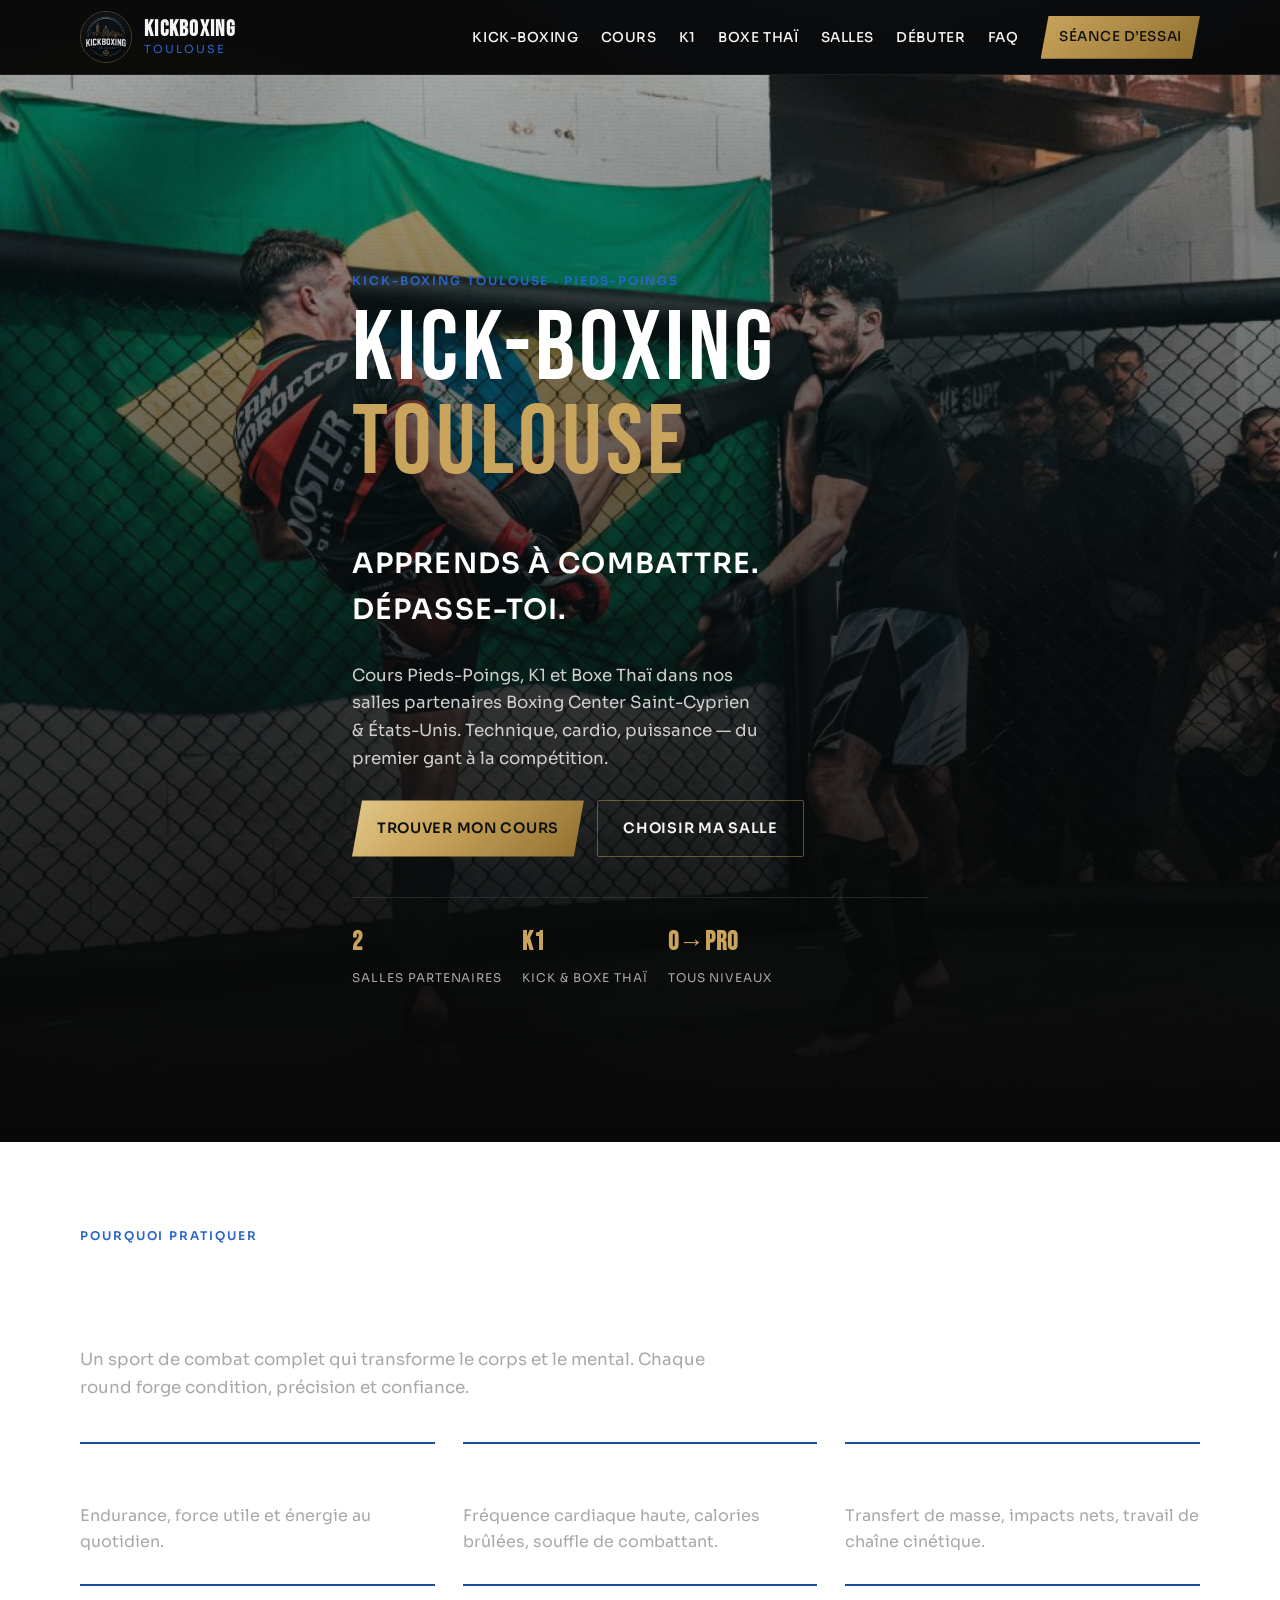
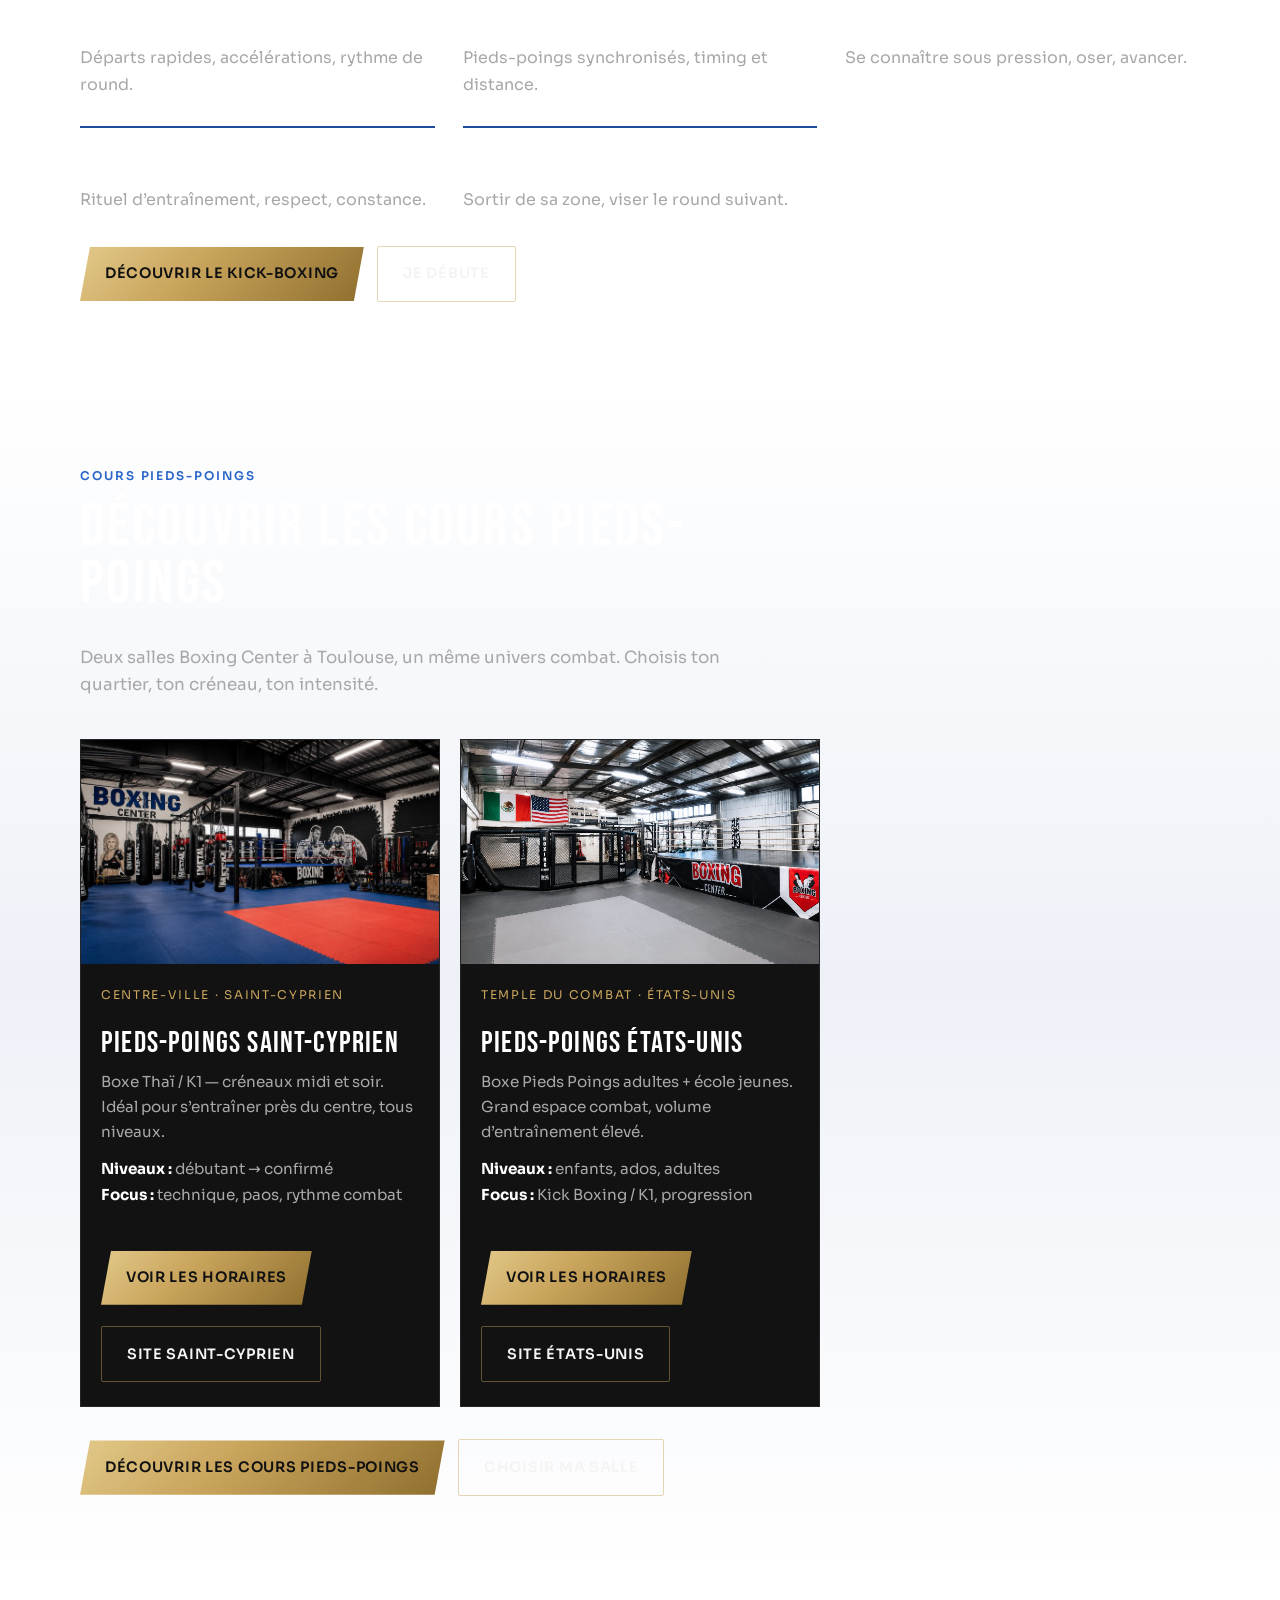
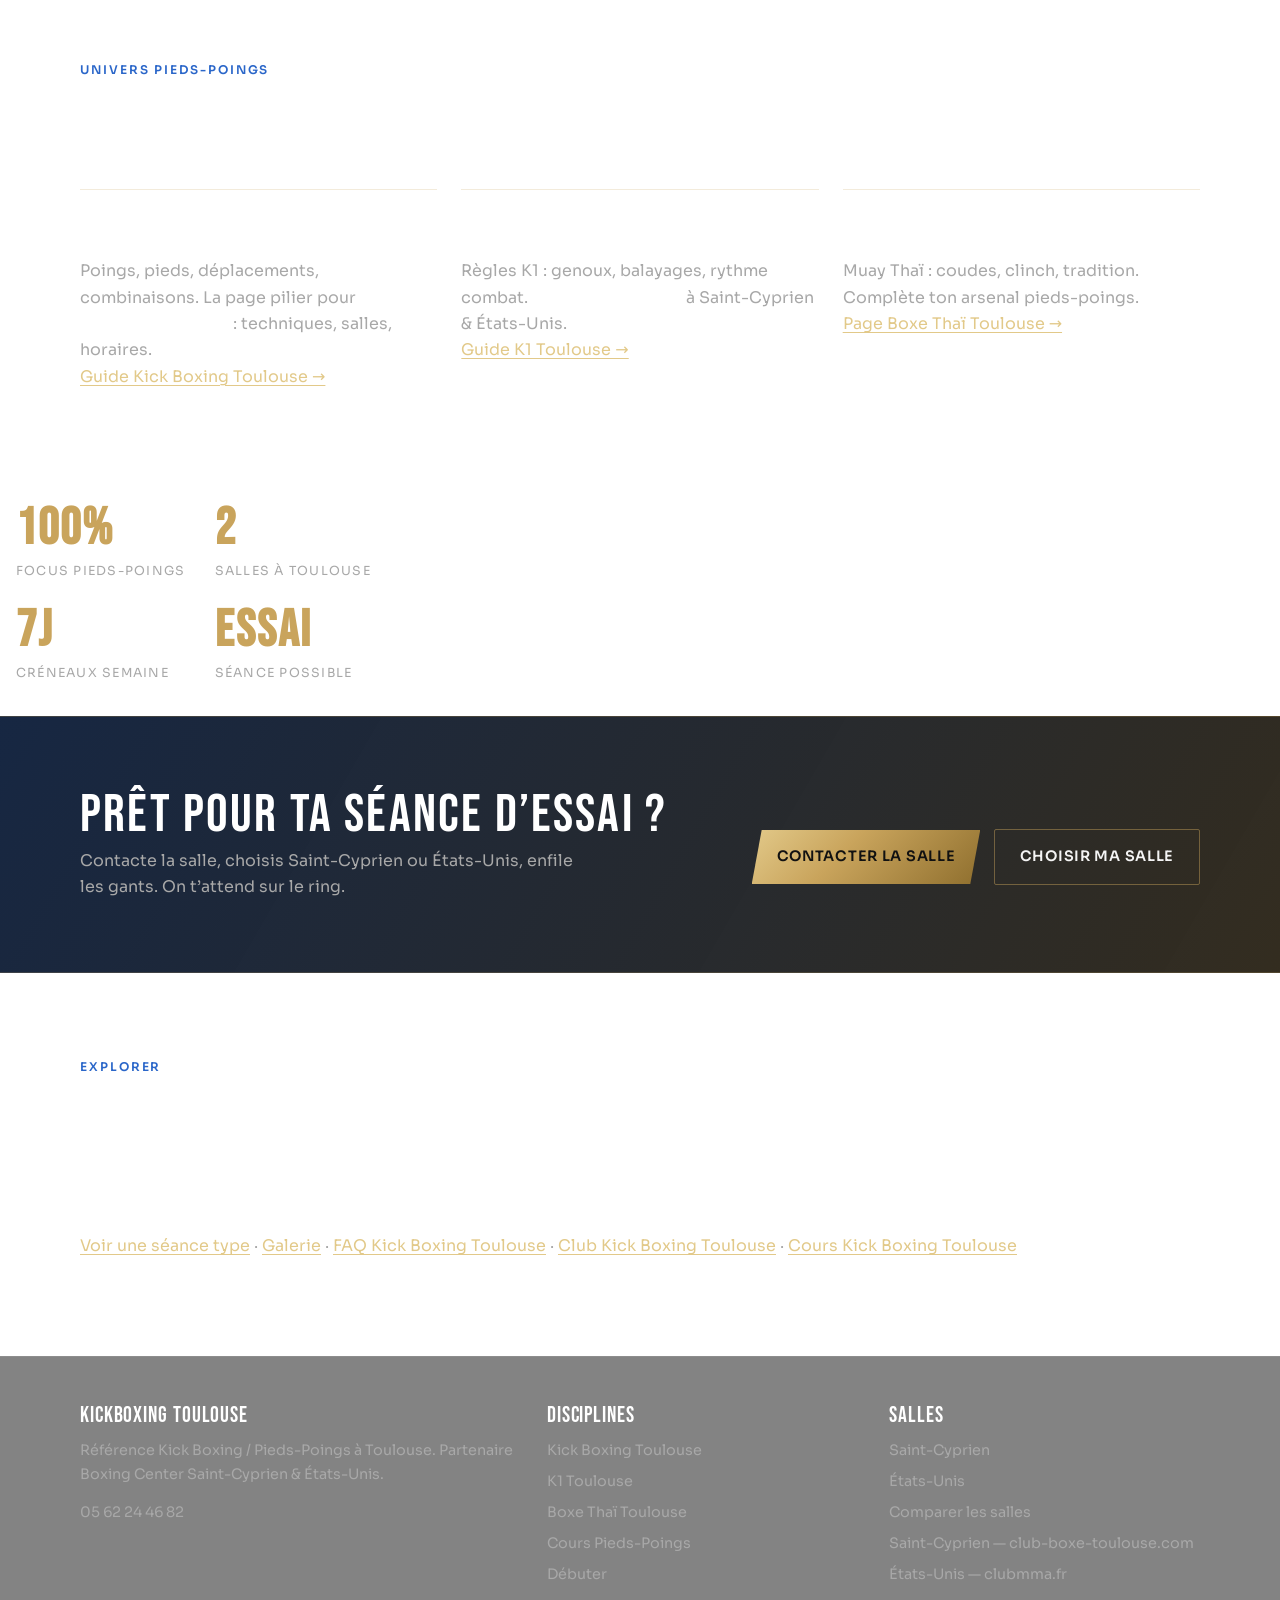
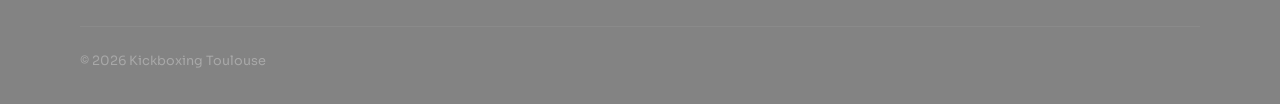
==== commit 7a074191: "Update site: partner links, hero, photos, and remove footer season line. Co-authored-by: Cursor <cur" ====
--- a/index.html
+++ b/index.html
@@ -260,8 +260,7 @@
       </div>
       <div class="footer-bottom">
         <span>© <span data-year>2026</span> Kickboxing Toulouse</span>
-        <span>Horaires saison 2026–2027 · Boxing Center</span>
-      </div>
+</div>
     </div>
   </footer>
   <script src="js/main.js"></script>
